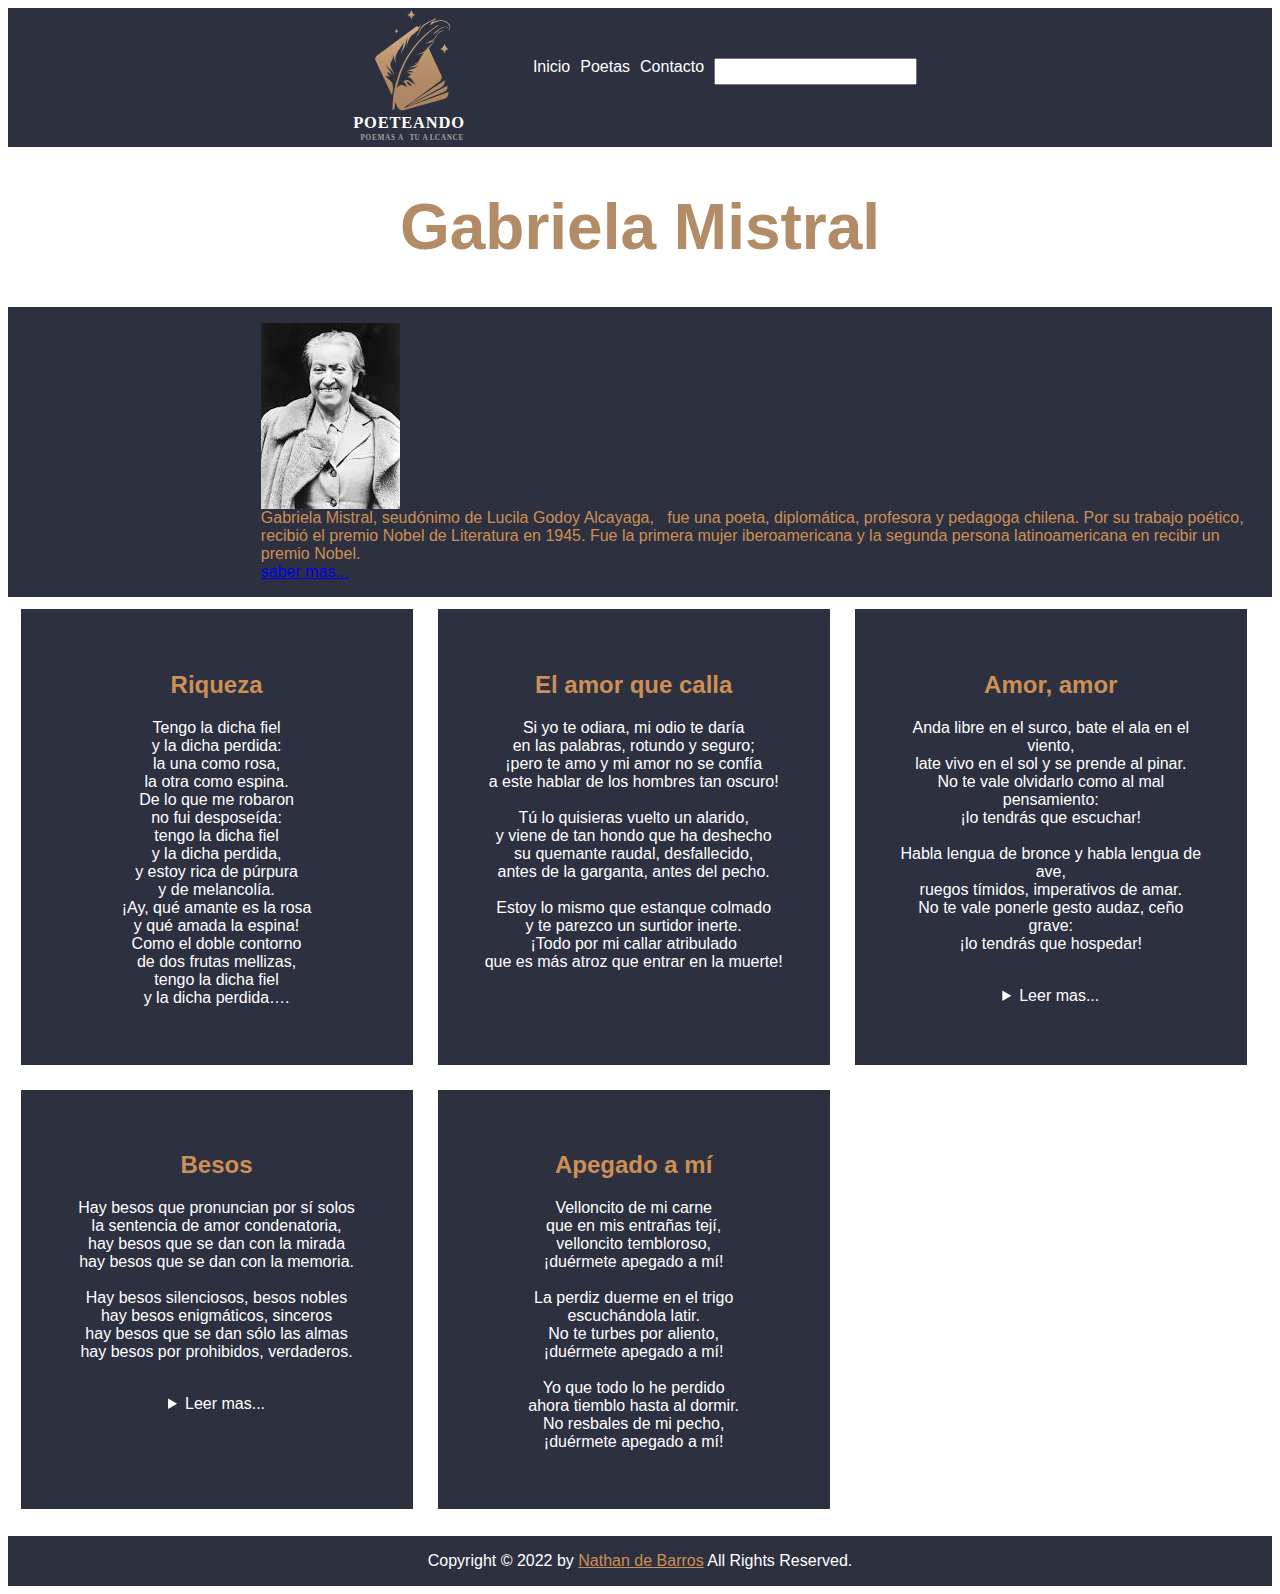
==== Gabriela-Mistral.html @ 977e3a09 "desafio2" ====
<!DOCTYPE html>
<html lang="en">

<head>
    <meta charset="UTF-8">
    <meta http-equiv="X-UA-Compatible" content="IE=edge">
    <meta name="viewport" content="width=device-width, initial-scale=1.0">
    <link rel="stylesheet" href="CSS/style.css">
    <link rel='stylesheet' href='https://cdn-uicons.flaticon.com/uicons-bold-rounded/css/uicons-bold-rounded.css'>
    <title>Poeteando</title>
</head>

<body>

    <header class="main-header">
        <a href="index.html"><img src="IMG/Logo-poemas-05.svg" alt="Logo"></a>
        <nav class="menu">
            <ul class="mainm">
                <li class="mainm"><a href="index.html">Inicio</a></li>
                <li class="mainm"><a href="Poetas.html">Poetas</a></li>
                <li class="mainm"><a href="Contacto.html">Contacto</a></li>
            </ul>
        </nav>
        <input type="search" name="buscador" class="buscador" id="buscador"><i class="fi fi-br-search buscador"></i>
    </header>

    <main>
        <div class="titulo">
            <h1>Gabriela Mistral</h1>
        </div>

        <div class="main-contenido">
            <div class="bio">
                <p><img src="IMG/Poetas/Gabriela-Mistral.jpg" alt="Foto-de-Gabriela">Gabriela Mistral, seudónimo de
                    Lucila Godoy Alcayaga, ​ ​ fue una poeta, diplomática, profesora y
                    pedagoga chilena. Por su trabajo poético, recibió el premio Nobel de Literatura en 1945. Fue la
                    primera mujer iberoamericana​ y la segunda persona latinoamericana​ en recibir un premio Nobel. <a
                        href="https://es.wikipedia.org/wiki/Gabriela_Mistral">saber mas...</a></p>
            </div>
        </div>

        <div class="poema">
            <div>
                <article>
                    <h2>Riqueza</h2>
                    <p>Tengo la dicha fiel <br>
                        y la dicha perdida: <br>
                        la una como rosa, <br>
                        la otra como espina. <br>
                        De lo que me robaron <br>
                        no fui desposeída:<br>
                        tengo la dicha fiel<br>
                        y la dicha perdida,<br>
                        y estoy rica de púrpura<br>
                        y de melancolía.<br>
                        ¡Ay, qué amante es la rosa<br>
                        y qué amada la espina!<br>
                        Como el doble contorno<br>
                        de dos frutas mellizas,<br>
                        tengo la dicha fiel<br>
                        y la dicha perdida….</p>
                </article>
            </div>
            <div>
                <article>
                    <h2>El amor que calla</h2>
                    <p>Si yo te odiara, mi odio te daría <br>
                        en las palabras, rotundo y seguro; <br>
                        ¡pero te amo y mi amor no se confía <br>
                        a este hablar de los hombres tan oscuro! <br>
                        <br>
                        Tú lo quisieras vuelto un alarido, <br>
                        y viene de tan hondo que ha deshecho <br>
                        su quemante raudal, desfallecido, <br>
                        antes de la garganta, antes del pecho. <br>
                        <br>
                        Estoy lo mismo que estanque colmado <br>
                        y te parezco un surtidor inerte. <br>
                        ¡Todo por mi callar atribulado <br>
                        que es más atroz que entrar en la muerte!
                    </p>
                </article>
            </div>
            <div>
                <article>
                    <h2>Amor, amor</h2>
                    <span class="summary">
                        <p>
                            Anda libre en el surco, bate el ala en el viento,<br>
                            late vivo en el sol y se prende al pinar. <br>
                            No te vale olvidarlo como al mal pensamiento: <br>
                            ¡lo tendrás que escuchar! <br>
                            <br>
                            Habla lengua de bronce y habla lengua de ave, <br>
                            ruegos tímidos, imperativos de amar. <br>
                            No te vale ponerle gesto audaz, ceño grave: <br>
                            ¡lo tendrás que hospedar! <br>
                            <br>
                    </span>
                    <details>
                        <summary>Leer mas...</summary>
                        Gasta trazas de dueño; no le ablandan excusas. <br>
                        Rasga vasos de flor, hiende el hondo glaciar. <br>
                        No te vale decirle que albergarlo rehúsas: <br>
                        ¡lo tendrás que hospedar! <br>

                        <br>

                        Tiene argucias sutiles en la réplica fina, <br>
                        argumentos de sabio, pero en voz de mujer. <br>
                        Ciencia humana te salva, menos ciencia divina: <br>
                        ¡le tendrás que creer! <br>
                        <br>
                        Te echa venda de lino; tú la venda toleras; <br>
                        te ofrece el brazo cálido, no le sabes huir. <br>
                        Echa a andar, tú le sigues hechizada aunque vieras <br>
                        ¡que eso para en morir! <br></samp>
                    </details>
                    </p>

                </article>
            </div>
            <div>
                <h2>Besos</h2>
                <span class="summary">
                    <p>Hay besos que pronuncian por sí solos <br>
                        la sentencia de amor condenatoria,<br>
                        hay besos que se dan con la mirada<br>
                        hay besos que se dan con la memoria.<br>
                        <br>
                        Hay besos silenciosos, besos nobles<br>
                        hay besos enigmáticos, sinceros<br>
                        hay besos que se dan sólo las almas<br>
                        hay besos por prohibidos, verdaderos.<br>
                        <br>
                </span>
                <details>
                    <summary>Leer mas...</summary>
                    Hay besos que calcinan y que hieren,<br>
                    hay besos que arrebatan los sentidos,<br>
                    hay besos misteriosos que han dejado<br>
                    mil sueños errantes y perdidos.<br>
                    <br>
                    Hay besos problemáticos que encierran<br>
                    una clave que nadie ha descifrado,<br>
                    hay besos que engendran la tragedia<br>
                    cuantas rosas en broche han deshojado.<br>
                    <br>
                    Hay besos perfumados, besos tibios<br>
                    que palpitan en íntimos anhelos,<br>
                    hay besos que en los labios dejan huellas<br>
                    como un campo de sol entre dos hielos.<br>
                    <br>
                    Hay besos que parecen azucenas<br>
                    por sublimes, ingenuos y por puros,<br>
                    hay besos traicioneros y cobardes,<br>
                    hay besos maldecidos y perjuros.<br>
                    <br>
                    Judas besa a Jesús y deja impresa<br>
                    en su rostro de Dios, la felonía,<br>
                    mientras la Magdalena con sus besos<br>
                    fortifica piadosa su agonía.<br>
                    <br>
                    Desde entonces en los besos palpita<br>
                    el amor, la traición y los dolores,<br>
                    en las bodas humanas se parecen<br>
                    a la brisa que juega con las flores.<br>
                    <br>
                    Hay besos que producen desvaríos<br>
                    de amorosa pasión ardiente y loca,<br>
                    tú los conoces bien son besos míos<br>
                    inventados por mí, para tu boca.<br>
                    <br>
                    Besos de llama que en rastro impreso<br>
                    llevan los surcos de un amor vedado,<br>
                    besos de tempestad, salvajes besos<br>
                    que solo nuestros labios han probado.<br>
                    <br>
                    ¿Te acuerdas del primero…? Indefinible;<br>
                    cubrió tu faz de cárdenos sonrojos<br>
                    y en los espasmos de emoción terrible,<br>
                    llenáronse de lágrimas tus ojos.<br>
                    <br>
                    ¿Te acuerdas que una tarde en loco exceso<br>
                    te vi celoso imaginando agravios,<br>
                    te suspendí en mis brazos… vibró un beso,<br>
                    y qué viste después…? Sangre en mis labios.<br>
                    <br>
                    Yo te enseñe a besar: los besos fríos<br>
                    son de impasible corazón de roca,<br>
                    yo te enseñé a besar con besos míos<br>
                    inventados por mí, para tu boca.
                </details>
                </p>
            </div>
            <div>
                <h2>Apegado a mí</h2>
                    <p>Velloncito de mi carne <br>
                        que en mis entrañas tejí, <br>
                        velloncito tembloroso,<br>
                        ¡duérmete apegado a mí!<br>
                        <br>
                        La perdiz duerme en el trigo<br>
                        escuchándola latir.<br>
                        No te turbes por aliento,<br>
                        ¡duérmete apegado a mí!<br>
                        <br>
                        Yo que todo lo he perdido<br>
                        ahora tiemblo hasta al dormir.<br>
                        No resbales de mi pecho,<br>
                        ¡duérmete apegado a mí!<br>
                </p>
            </div>
        </div>
        </div>
    </main>

    <footer class="main-f">
        <div>
            <p>Copyright © 2022 by <a href="https://www.linkedin.com/in/nadbb/">Nathan de Barros</a> All Rights Reserved.</p>
        </div>
    </footer>

</body>

</html>
---- CSS/style.css ----
* {
    font-family: 'Lucida Sans', 'Lucida Sans Regular', 'Lucida Grande', 'Lucida Sans Unicode', Geneva, Verdana, sans-serif;
}

.main-header {
    display: flex;
    justify-content: center;
    background-color: #2d303f;
    color: white;
}


.main-header a {
    color: white;
    text-decoration: none;
}

.main-header a:hover {
    color: #b28b67;
}

.main-header a:active {
    color: #724922;
}

.mainm {
    list-style: none;
    display: flex;
    margin-top: 25px;
    margin-left: 10px;
}

.main-header img {
    width: 120px;
    margin-left: 20px;
}

.buscador {
    display: flex;
    height: 2em;
    margin-top: 50px;
    margin-left: 10px;
    padding-right: 20px;
    justify-content: center;
}



.titulo {
    display: flex;
    color: #b28b67;
    justify-content: center;
    text-align: center;
    font-size: xx-large;
}

.main-contenido {
    display: flex;
    justify-content: center;
    background-color: #2d303f;
    width: auto;
    margin: 0px;
    padding: 0px;
    color: white;
}
.main-contenido h2 {
    margin-left: 20%;
}

.main-contenido p{
 color:#cc8f55;
 margin-left: 20%;
}

.bio p {
    display: flex;
    flex-wrap: wrap;
}

.main-contenido2 {
    background-color: white;
}

.main-f {
    display: flex;
    justify-content: center;
    background-color: #2d303f;
    color: white;
    bottom: 0;
    margin-top: 15px;
    width: 100%;
}

.main-f a {
    color: #cc8f55;;
}

.poema div {
    background-color: #2d303f;
    color: white;
    padding: 10%;
    margin: 3%;
}
.poema {
    display: grid;
    grid-template-columns: 33% 33% 33%;
    text-align: center;
}


.poema h2 {
    color: #cc8f55;
}

.inicio p {
 font-size: x-large;
 text-align: center;
 margin-bottom: 50px;
 color: white;
}

.inicio {
display: block;
    background-color: #cc8f55;
}

.inicio img {
    display:block;
}

.poetas {
    display: grid;
    grid-template-columns: 25% 25% 25% 25%;
    justify-content: center;
    text-align: center;
    color: white;
}

.poetas div {
    background-color: #2d303f;
    padding: 20px;
    margin: 3px;
}

.poetas a {
 color: white;
 text-decoration: none;
}

.poetas a:hover {
    color: #2d303f ;
   }
   

.poetas div:hover {
    background-color: #cc8f55;
}
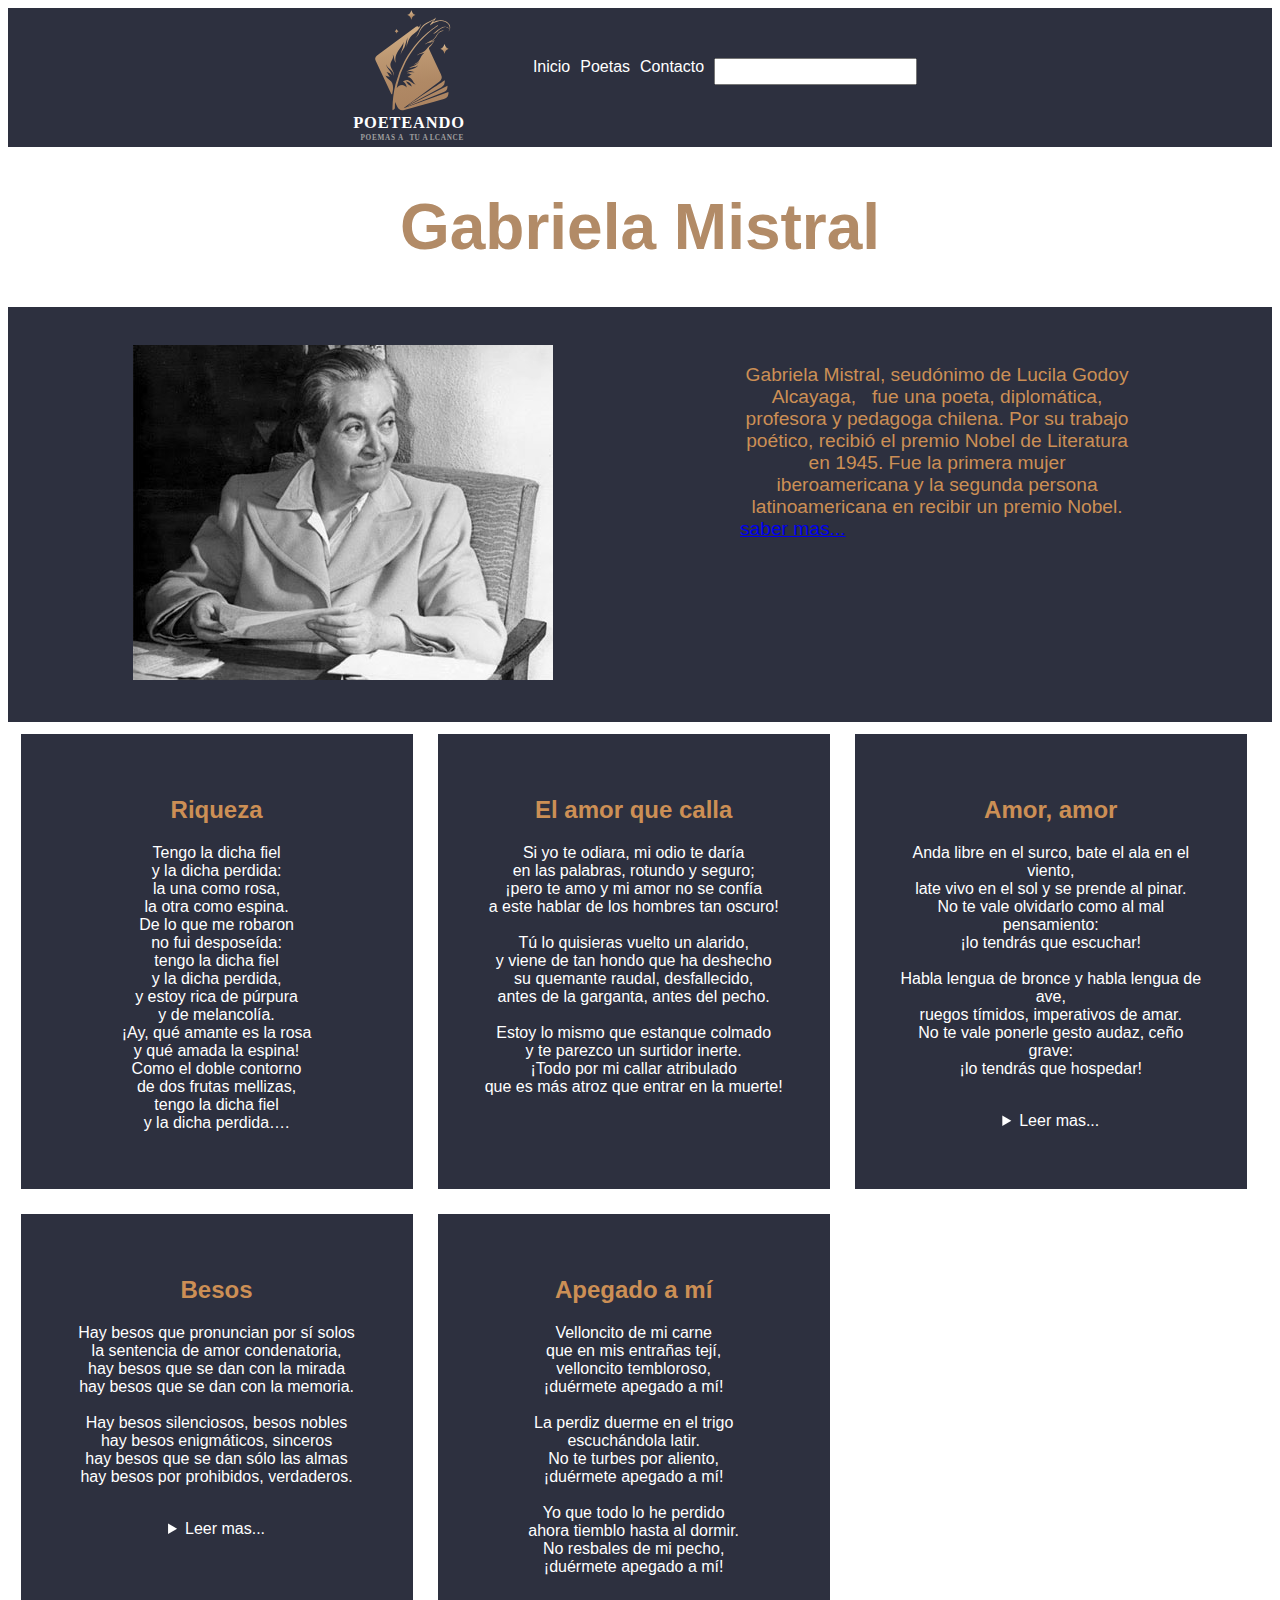
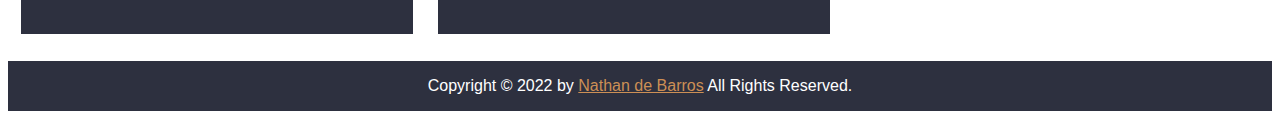
==== commit 0b63bae7: "Desafio4" ====
--- a/Gabriela-Mistral.html
+++ b/Gabriela-Mistral.html
@@ -11,190 +11,201 @@
 </head>
 
 <body>
-
-    <header class="main-header">
-        <a href="index.html"><img src="IMG/Logo-poemas-05.svg" alt="Logo"></a>
-        <nav class="menu">
-            <ul class="mainm">
-                <li class="mainm"><a href="index.html">Inicio</a></li>
-                <li class="mainm"><a href="Poetas.html">Poetas</a></li>
-                <li class="mainm"><a href="Contacto.html">Contacto</a></li>
-            </ul>
-        </nav>
-        <input type="search" name="buscador" class="buscador" id="buscador"><i class="fi fi-br-search buscador"></i>
-    </header>
-
-    <main>
-        <div class="titulo">
-            <h1>Gabriela Mistral</h1>
-        </div>
-
-        <div class="main-contenido">
-            <div class="bio">
-                <p><img src="IMG/Poetas/Gabriela-Mistral.jpg" alt="Foto-de-Gabriela">Gabriela Mistral, seudónimo de
-                    Lucila Godoy Alcayaga, ​ ​ fue una poeta, diplomática, profesora y
-                    pedagoga chilena. Por su trabajo poético, recibió el premio Nobel de Literatura en 1945. Fue la
-                    primera mujer iberoamericana​ y la segunda persona latinoamericana​ en recibir un premio Nobel. <a
-                        href="https://es.wikipedia.org/wiki/Gabriela_Mistral">saber mas...</a></p>
-            </div>
-        </div>
-
-        <div class="poema">
-            <div>
-                <article>
-                    <h2>Riqueza</h2>
-                    <p>Tengo la dicha fiel <br>
-                        y la dicha perdida: <br>
-                        la una como rosa, <br>
-                        la otra como espina. <br>
-                        De lo que me robaron <br>
-                        no fui desposeída:<br>
-                        tengo la dicha fiel<br>
-                        y la dicha perdida,<br>
-                        y estoy rica de púrpura<br>
-                        y de melancolía.<br>
-                        ¡Ay, qué amante es la rosa<br>
-                        y qué amada la espina!<br>
-                        Como el doble contorno<br>
-                        de dos frutas mellizas,<br>
-                        tengo la dicha fiel<br>
-                        y la dicha perdida….</p>
-                </article>
-            </div>
-            <div>
-                <article>
-                    <h2>El amor que calla</h2>
-                    <p>Si yo te odiara, mi odio te daría <br>
-                        en las palabras, rotundo y seguro; <br>
-                        ¡pero te amo y mi amor no se confía <br>
-                        a este hablar de los hombres tan oscuro! <br>
-                        <br>
-                        Tú lo quisieras vuelto un alarido, <br>
-                        y viene de tan hondo que ha deshecho <br>
-                        su quemante raudal, desfallecido, <br>
-                        antes de la garganta, antes del pecho. <br>
-                        <br>
-                        Estoy lo mismo que estanque colmado <br>
-                        y te parezco un surtidor inerte. <br>
-                        ¡Todo por mi callar atribulado <br>
-                        que es más atroz que entrar en la muerte!
-                    </p>
-                </article>
-            </div>
-            <div>
-                <article>
-                    <h2>Amor, amor</h2>
+    <div>
+
+        <header class="main-header">
+            <a href="index.html"><img src="IMG/Logo-poemas-05.svg" alt="Logo"></a>
+            <nav class="menu">
+                <ul class="mainm">
+                    <li class="mainm"><a href="index.html">Inicio</a></li>
+                    <li class="mainm"><a href="Poetas.html">Poetas</a></li>
+                    <li class="mainm"><a href="Contacto.html">Contacto</a></li>
+                </ul>
+            </nav>
+            <input type="search" name="buscador" class="buscador" id="buscador"><i class="fi fi-br-search buscador"></i>
+        </header>
+
+        <main>
+
+            <div class="titulo">
+                <h1>Gabriela Mistral</h1>
+            </div>
+
+            <div class="main-contenido">
+                <div class="bio">
+
+                    <div>
+                        <img src="IMG/Poetas/Gabriela-Mistral-1.jpg" alt="Foto-de-Gabriela">
+                    </div>
+                    <div>
+                        <p>Gabriela Mistral, seudónimo de
+                            Lucila Godoy Alcayaga, ​ ​ fue una poeta, diplomática, profesora y
+                            pedagoga chilena. Por su trabajo poético, recibió el premio Nobel de Literatura en 1945. Fue
+                            la
+                            primera mujer iberoamericana​ y la segunda persona latinoamericana​ en recibir un premio
+                            Nobel.
+                            <a href="https://es.wikipedia.org/wiki/Gabriela_Mistral">saber mas...</a>
+                        </p>
+                    </div>
+                </div>
+            </div>
+
+            <div class="poema">
+                <div>
+                    <article>
+                        <h2>Riqueza</h2>
+                        <p>Tengo la dicha fiel <br>
+                            y la dicha perdida: <br>
+                            la una como rosa, <br>
+                            la otra como espina. <br>
+                            De lo que me robaron <br>
+                            no fui desposeída:<br>
+                            tengo la dicha fiel<br>
+                            y la dicha perdida,<br>
+                            y estoy rica de púrpura<br>
+                            y de melancolía.<br>
+                            ¡Ay, qué amante es la rosa<br>
+                            y qué amada la espina!<br>
+                            Como el doble contorno<br>
+                            de dos frutas mellizas,<br>
+                            tengo la dicha fiel<br>
+                            y la dicha perdida….</p>
+                    </article>
+                </div>
+                <div>
+                    <article>
+                        <h2>El amor que calla</h2>
+                        <p>Si yo te odiara, mi odio te daría <br>
+                            en las palabras, rotundo y seguro; <br>
+                            ¡pero te amo y mi amor no se confía <br>
+                            a este hablar de los hombres tan oscuro! <br>
+                            <br>
+                            Tú lo quisieras vuelto un alarido, <br>
+                            y viene de tan hondo que ha deshecho <br>
+                            su quemante raudal, desfallecido, <br>
+                            antes de la garganta, antes del pecho. <br>
+                            <br>
+                            Estoy lo mismo que estanque colmado <br>
+                            y te parezco un surtidor inerte. <br>
+                            ¡Todo por mi callar atribulado <br>
+                            que es más atroz que entrar en la muerte!
+                        </p>
+                    </article>
+                </div>
+                <div>
+                    <article>
+                        <h2>Amor, amor</h2>
+                        <span class="summary">
+                            <p>
+                                Anda libre en el surco, bate el ala en el viento,<br>
+                                late vivo en el sol y se prende al pinar. <br>
+                                No te vale olvidarlo como al mal pensamiento: <br>
+                                ¡lo tendrás que escuchar! <br>
+                                <br>
+                                Habla lengua de bronce y habla lengua de ave, <br>
+                                ruegos tímidos, imperativos de amar. <br>
+                                No te vale ponerle gesto audaz, ceño grave: <br>
+                                ¡lo tendrás que hospedar! <br>
+                                <br>
+                        </span>
+                        <details>
+                            <summary>Leer mas...</summary>
+                            Gasta trazas de dueño; no le ablandan excusas. <br>
+                            Rasga vasos de flor, hiende el hondo glaciar. <br>
+                            No te vale decirle que albergarlo rehúsas: <br>
+                            ¡lo tendrás que hospedar! <br>
+
+                            <br>
+
+                            Tiene argucias sutiles en la réplica fina, <br>
+                            argumentos de sabio, pero en voz de mujer. <br>
+                            Ciencia humana te salva, menos ciencia divina: <br>
+                            ¡le tendrás que creer! <br>
+                            <br>
+                            Te echa venda de lino; tú la venda toleras; <br>
+                            te ofrece el brazo cálido, no le sabes huir. <br>
+                            Echa a andar, tú le sigues hechizada aunque vieras <br>
+                            ¡que eso para en morir! <br></samp>
+                        </details>
+                        </p>
+
+                    </article>
+                </div>
+                <div>
+                    <h2>Besos</h2>
                     <span class="summary">
-                        <p>
-                            Anda libre en el surco, bate el ala en el viento,<br>
-                            late vivo en el sol y se prende al pinar. <br>
-                            No te vale olvidarlo como al mal pensamiento: <br>
-                            ¡lo tendrás que escuchar! <br>
-                            <br>
-                            Habla lengua de bronce y habla lengua de ave, <br>
-                            ruegos tímidos, imperativos de amar. <br>
-                            No te vale ponerle gesto audaz, ceño grave: <br>
-                            ¡lo tendrás que hospedar! <br>
+                        <p>Hay besos que pronuncian por sí solos <br>
+                            la sentencia de amor condenatoria,<br>
+                            hay besos que se dan con la mirada<br>
+                            hay besos que se dan con la memoria.<br>
+                            <br>
+                            Hay besos silenciosos, besos nobles<br>
+                            hay besos enigmáticos, sinceros<br>
+                            hay besos que se dan sólo las almas<br>
+                            hay besos por prohibidos, verdaderos.<br>
                             <br>
                     </span>
                     <details>
                         <summary>Leer mas...</summary>
-                        Gasta trazas de dueño; no le ablandan excusas. <br>
-                        Rasga vasos de flor, hiende el hondo glaciar. <br>
-                        No te vale decirle que albergarlo rehúsas: <br>
-                        ¡lo tendrás que hospedar! <br>
-
-                        <br>
-
-                        Tiene argucias sutiles en la réplica fina, <br>
-                        argumentos de sabio, pero en voz de mujer. <br>
-                        Ciencia humana te salva, menos ciencia divina: <br>
-                        ¡le tendrás que creer! <br>
-                        <br>
-                        Te echa venda de lino; tú la venda toleras; <br>
-                        te ofrece el brazo cálido, no le sabes huir. <br>
-                        Echa a andar, tú le sigues hechizada aunque vieras <br>
-                        ¡que eso para en morir! <br></samp>
+                        Hay besos que calcinan y que hieren,<br>
+                        hay besos que arrebatan los sentidos,<br>
+                        hay besos misteriosos que han dejado<br>
+                        mil sueños errantes y perdidos.<br>
+                        <br>
+                        Hay besos problemáticos que encierran<br>
+                        una clave que nadie ha descifrado,<br>
+                        hay besos que engendran la tragedia<br>
+                        cuantas rosas en broche han deshojado.<br>
+                        <br>
+                        Hay besos perfumados, besos tibios<br>
+                        que palpitan en íntimos anhelos,<br>
+                        hay besos que en los labios dejan huellas<br>
+                        como un campo de sol entre dos hielos.<br>
+                        <br>
+                        Hay besos que parecen azucenas<br>
+                        por sublimes, ingenuos y por puros,<br>
+                        hay besos traicioneros y cobardes,<br>
+                        hay besos maldecidos y perjuros.<br>
+                        <br>
+                        Judas besa a Jesús y deja impresa<br>
+                        en su rostro de Dios, la felonía,<br>
+                        mientras la Magdalena con sus besos<br>
+                        fortifica piadosa su agonía.<br>
+                        <br>
+                        Desde entonces en los besos palpita<br>
+                        el amor, la traición y los dolores,<br>
+                        en las bodas humanas se parecen<br>
+                        a la brisa que juega con las flores.<br>
+                        <br>
+                        Hay besos que producen desvaríos<br>
+                        de amorosa pasión ardiente y loca,<br>
+                        tú los conoces bien son besos míos<br>
+                        inventados por mí, para tu boca.<br>
+                        <br>
+                        Besos de llama que en rastro impreso<br>
+                        llevan los surcos de un amor vedado,<br>
+                        besos de tempestad, salvajes besos<br>
+                        que solo nuestros labios han probado.<br>
+                        <br>
+                        ¿Te acuerdas del primero…? Indefinible;<br>
+                        cubrió tu faz de cárdenos sonrojos<br>
+                        y en los espasmos de emoción terrible,<br>
+                        llenáronse de lágrimas tus ojos.<br>
+                        <br>
+                        ¿Te acuerdas que una tarde en loco exceso<br>
+                        te vi celoso imaginando agravios,<br>
+                        te suspendí en mis brazos… vibró un beso,<br>
+                        y qué viste después…? Sangre en mis labios.<br>
+                        <br>
+                        Yo te enseñe a besar: los besos fríos<br>
+                        son de impasible corazón de roca,<br>
+                        yo te enseñé a besar con besos míos<br>
+                        inventados por mí, para tu boca.
                     </details>
                     </p>
-
-                </article>
-            </div>
-            <div>
-                <h2>Besos</h2>
-                <span class="summary">
-                    <p>Hay besos que pronuncian por sí solos <br>
-                        la sentencia de amor condenatoria,<br>
-                        hay besos que se dan con la mirada<br>
-                        hay besos que se dan con la memoria.<br>
-                        <br>
-                        Hay besos silenciosos, besos nobles<br>
-                        hay besos enigmáticos, sinceros<br>
-                        hay besos que se dan sólo las almas<br>
-                        hay besos por prohibidos, verdaderos.<br>
-                        <br>
-                </span>
-                <details>
-                    <summary>Leer mas...</summary>
-                    Hay besos que calcinan y que hieren,<br>
-                    hay besos que arrebatan los sentidos,<br>
-                    hay besos misteriosos que han dejado<br>
-                    mil sueños errantes y perdidos.<br>
-                    <br>
-                    Hay besos problemáticos que encierran<br>
-                    una clave que nadie ha descifrado,<br>
-                    hay besos que engendran la tragedia<br>
-                    cuantas rosas en broche han deshojado.<br>
-                    <br>
-                    Hay besos perfumados, besos tibios<br>
-                    que palpitan en íntimos anhelos,<br>
-                    hay besos que en los labios dejan huellas<br>
-                    como un campo de sol entre dos hielos.<br>
-                    <br>
-                    Hay besos que parecen azucenas<br>
-                    por sublimes, ingenuos y por puros,<br>
-                    hay besos traicioneros y cobardes,<br>
-                    hay besos maldecidos y perjuros.<br>
-                    <br>
-                    Judas besa a Jesús y deja impresa<br>
-                    en su rostro de Dios, la felonía,<br>
-                    mientras la Magdalena con sus besos<br>
-                    fortifica piadosa su agonía.<br>
-                    <br>
-                    Desde entonces en los besos palpita<br>
-                    el amor, la traición y los dolores,<br>
-                    en las bodas humanas se parecen<br>
-                    a la brisa que juega con las flores.<br>
-                    <br>
-                    Hay besos que producen desvaríos<br>
-                    de amorosa pasión ardiente y loca,<br>
-                    tú los conoces bien son besos míos<br>
-                    inventados por mí, para tu boca.<br>
-                    <br>
-                    Besos de llama que en rastro impreso<br>
-                    llevan los surcos de un amor vedado,<br>
-                    besos de tempestad, salvajes besos<br>
-                    que solo nuestros labios han probado.<br>
-                    <br>
-                    ¿Te acuerdas del primero…? Indefinible;<br>
-                    cubrió tu faz de cárdenos sonrojos<br>
-                    y en los espasmos de emoción terrible,<br>
-                    llenáronse de lágrimas tus ojos.<br>
-                    <br>
-                    ¿Te acuerdas que una tarde en loco exceso<br>
-                    te vi celoso imaginando agravios,<br>
-                    te suspendí en mis brazos… vibró un beso,<br>
-                    y qué viste después…? Sangre en mis labios.<br>
-                    <br>
-                    Yo te enseñe a besar: los besos fríos<br>
-                    son de impasible corazón de roca,<br>
-                    yo te enseñé a besar con besos míos<br>
-                    inventados por mí, para tu boca.
-                </details>
-                </p>
-            </div>
-            <div>
-                <h2>Apegado a mí</h2>
+                </div>
+                <div>
+                    <h2>Apegado a mí</h2>
                     <p>Velloncito de mi carne <br>
                         que en mis entrañas tejí, <br>
                         velloncito tembloroso,<br>
@@ -209,18 +220,18 @@
                         ahora tiemblo hasta al dormir.<br>
                         No resbales de mi pecho,<br>
                         ¡duérmete apegado a mí!<br>
-                </p>
-            </div>
-        </div>
-        </div>
-    </main>
-
-    <footer class="main-f">
-        <div>
-            <p>Copyright © 2022 by <a href="https://www.linkedin.com/in/nadbb/">Nathan de Barros</a> All Rights Reserved.</p>
-        </div>
-    </footer>
-
+                    </p>
+                </div>
+            </div>
+        </main>
+
+        <footer class="main-f">
+            <div>
+                <p>Copyright © 2022 by <a href="https://www.linkedin.com/in/nadbb/">Nathan de Barros</a> All Rights
+                    Reserved.</p>
+            </div>
+        </footer>
+    </div>
 </body>
 
 </html>--- a/CSS/style.css
+++ b/CSS/style.css
@@ -1,5 +1,10 @@
 * {
     font-family: 'Lucida Sans', 'Lucida Sans Regular', 'Lucida Grande', 'Lucida Sans Unicode', Geneva, Verdana, sans-serif;
+    box-sizing: border-box;
+}
+
+body {
+    min-height: 100vh;
 }
 
 .main-header {
@@ -47,7 +52,8 @@
 
 
 .titulo {
-    display: flex;
+    display: grid;
+    grid-template-columns: 100%;
     color: #b28b67;
     justify-content: center;
     text-align: center;
@@ -56,20 +62,24 @@
 
 .main-contenido {
     display: flex;
+    background-color: #2d303f;
     justify-content: center;
-    background-color: #2d303f;
-    width: auto;
-    margin: 0px;
-    padding: 0px;
+    text-align: center;
+    padding: 3%;
     color: white;
 }
+
 .main-contenido h2 {
-    margin-left: 20%;
+ font-size: xx-large;
 }
 
-.main-contenido p{
- color:#cc8f55;
- margin-left: 20%;
+
+.main-contenido p {
+    color: #cc8f55;
+    margin-left: 100px;
+    margin-right:  100px;
+    text-align: center;
+    font-size: larger;
 }
 
 .bio p {
@@ -92,7 +102,8 @@
 }
 
 .main-f a {
-    color: #cc8f55;;
+    color: #cc8f55;
+    ;
 }
 
 .poema div {
@@ -101,6 +112,7 @@
     padding: 10%;
     margin: 3%;
 }
+
 .poema {
     display: grid;
     grid-template-columns: 33% 33% 33%;
@@ -113,19 +125,20 @@
 }
 
 .inicio p {
- font-size: x-large;
- text-align: center;
- margin-bottom: 50px;
- color: white;
+    font-size: x-large;
+    display: inline;
+    text-align: center;
+    margin-bottom: 50px;
+    color: white;
 }
 
 .inicio {
-display: block;
+    display: flex;
+    justify-content: center;
+    text-align: center;
+    padding: 2%;
+    margin-top: 3%;
     background-color: #cc8f55;
-}
-
-.inicio img {
-    display:block;
 }
 
 .poetas {
@@ -143,15 +156,20 @@
 }
 
 .poetas a {
- color: white;
- text-decoration: none;
+    color: white;
+    text-decoration: none;
 }
 
 .poetas a:hover {
-    color: #2d303f ;
-   }
-   
+    color: #2d303f;
+}
+
 
 .poetas div:hover {
     background-color: #cc8f55;
+}
+
+.bio {
+    display: grid;
+    grid-template-columns: 50% 50%;
 }